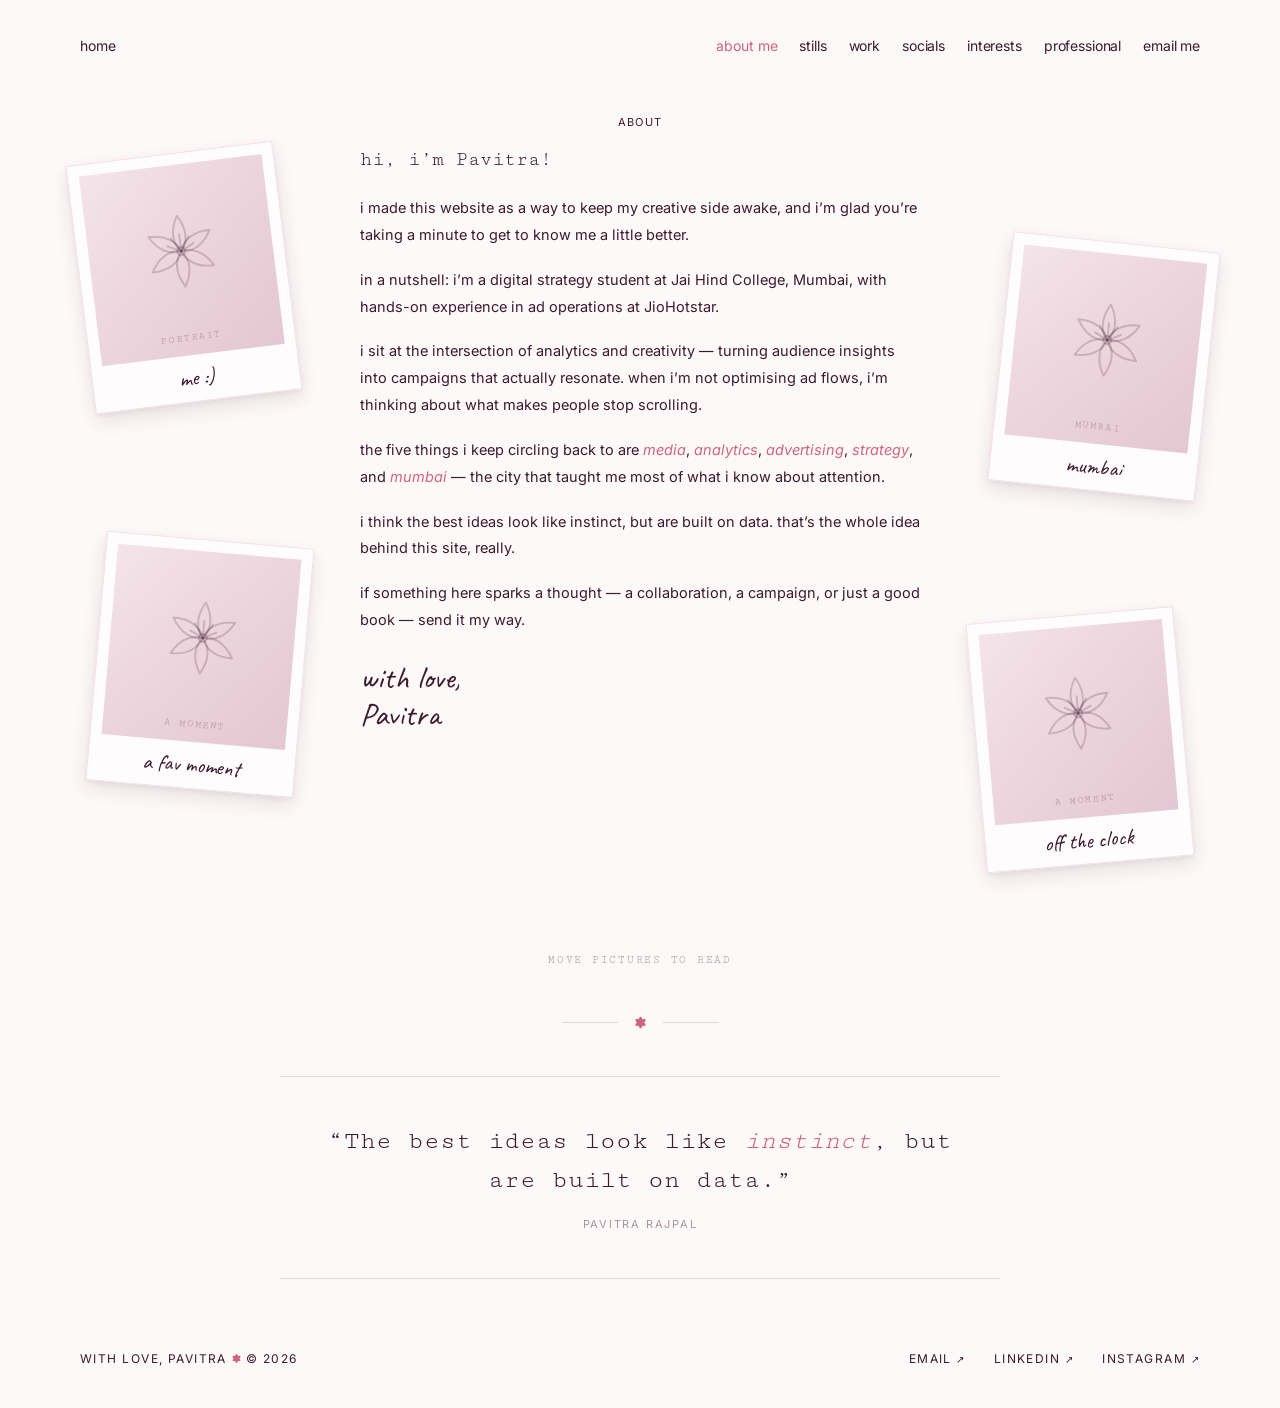
==== about.html @ c678c0ce "Pavitra Rajpal portfolio — scrapbook site with stargazer lily theme Static multi-page portfolio buil" ====
<!DOCTYPE html>
<html lang="en">
<head>
<meta charset="UTF-8" />
<meta name="viewport" content="width=device-width, initial-scale=1" />
<title>About &mdash; Pavitra Rajpal</title>
<meta name="description" content="About Pavitra Rajpal — digital strategy student and ad ops at JioHotstar." />
<link rel="icon" href="favicon.svg" type="image/svg+xml" />
<link rel="preconnect" href="https://fonts.googleapis.com" />
<link rel="preconnect" href="https://fonts.gstatic.com" crossorigin />
<link href="https://fonts.googleapis.com/css2?family=Cutive+Mono&family=Inter:wght@400;500&family=Caveat:wght@500;600&display=swap" rel="stylesheet" />
<link rel="stylesheet" href="assets/style.css" />
<script>document.documentElement.className = "js";</script>
</head>
<body>

  <nav class="nav">
    <a href="index.html">home</a>
    <div class="nav__links">
        <a href="about.html" aria-current="page">about me</a>
        <a href="stills.html">stills</a>
        <a href="work.html">work</a>
        <a href="socials.html">socials</a>
        <a href="interests.html">interests</a>
        <a href="professional.html">professional</a>
        <a data-contact="email" href="mailto:hello@pavitrarajpal.com">email me</a>
    </div>
  </nav>

<main class="page">
  <div class="section-label">About</div>

  <div class="about-wrap">
    <!-- the prose comes first in source order so that on narrow screens, where
         the photos stop being absolutely positioned, you reach the text first -->
    <div class="prose">
      <p class="lead">hi, i&rsquo;m Pavitra!</p>
      <p>i made this website as a way to keep my creative side awake, and i&rsquo;m glad you&rsquo;re taking a minute to get to know me a little better.</p>
      <p>in a nutshell: i&rsquo;m a digital strategy student at Jai Hind College, Mumbai, with hands-on experience in ad operations at JioHotstar.</p>
      <p>i sit at the intersection of analytics and creativity &mdash; turning audience insights into campaigns that actually resonate. when i&rsquo;m not optimising ad flows, i&rsquo;m thinking about what makes people stop scrolling.</p>
      <p>the five things i keep circling back to are <em>media</em>, <em>analytics</em>, <em>advertising</em>, <em>strategy</em>, and <em>mumbai</em> &mdash; the city that taught me most of what i know about attention.</p>
      <p>i think the best ideas look like instinct, but are built on data. that&rsquo;s the whole idea behind this site, really.</p>
      <p>if something here sparks a thought &mdash; a collaboration, a campaign, or just a good book &mdash; send it my way.</p>
      <p class="sign">with love,<br />Pavitra</p>
    </div>

    <div class="float" style="left:0; top:8px; --rot:-7deg; width:200px;">
      <div class="polaroid">
        <div class="slot" data-ph="portrait"><img src="photos/portrait.jpg" alt="me :)" /></div>
        <div class="polaroid__cap">me :)</div>
      </div>
    </div>
    <div class="float" style="right:0; top:96px; --rot:6deg; width:200px;">
      <div class="polaroid">
        <div class="slot" data-ph="mumbai"><img src="photos/life1.jpg" alt="mumbai" /></div>
        <div class="polaroid__cap">mumbai</div>
      </div>
    </div>
    <div class="float" style="left:16px; top:394px; --rot:5deg; width:200px;">
      <div class="polaroid">
        <div class="slot" data-ph="a moment"><img src="photos/life2.jpg" alt="a fav moment" /></div>
        <div class="polaroid__cap">a fav moment</div>
      </div>
    </div>
    <div class="float" style="right:24px; top:470px; --rot:-5deg; width:200px;">
      <div class="polaroid">
        <div class="slot" data-ph="a moment"><img src="photos/life3.jpg" alt="off the clock" /></div>
        <div class="polaroid__cap">off the clock</div>
      </div>
    </div>
  </div>

  <p class="drag-hint">move pictures to read</p>

  <div class="rule"><span class="lily-mark"></span></div>
  <section class="quote reveal">
    <p>&ldquo;The best ideas look like <em>instinct</em>, but are built on data.&rdquo;</p>
    <div class="by">Pavitra Rajpal</div>
  </section>
</main>

  <footer class="foot">
    <span>With love, Pavitra <span class="lily-mark" style="color:var(--accent)"></span> &copy; 2026</span>
    <div class="foot__links">
      <a data-contact="email" href="mailto:hello@pavitrarajpal.com">Email <span class="arw">&#8599;</span></a>
      <a data-contact="linkedin" href="https://www.linkedin.com/in/pavitra-rajpal-926125325" target="_blank" rel="noopener">LinkedIn <span class="arw">&#8599;</span></a>
      <a data-contact="instagram" href="https://instagram.com/pavitrarajpal" target="_blank" rel="noopener">Instagram <span class="arw">&#8599;</span></a>
    </div>
  </footer>

<script src="assets/site.js"></script>
</body>
</html>
---- assets/style.css ----
/* ============================================================
   PAVITRA RAJPAL — portfolio
   Scrapbook / cut-out collage, stargazer lily theme.
   Blush paper, deep plum ink, stargazer pink accent.
   ============================================================ */

:root {
  --paper:   #fdf9f8;
  --ink:     #3d1a2e;
  --ink-70:  rgba(61, 26, 46, 0.7);
  --ink-45:  rgba(61, 26, 46, 0.45);
  --accent:  #cf6382;   /* stargazer pink */
  --line:    rgba(61, 26, 46, 0.16);
  --cream:   #fdf1f4;

  --mono: "Cutive Mono", "Courier New", monospace;
  --sans: "Inter", -apple-system, BlinkMacSystemFont, "Segoe UI", sans-serif;
  --hand: "Caveat", "Segoe Script", cursive;

  --ease: cubic-bezier(0.22, 1, 0.36, 1);
  --lift: 0 18px 34px rgba(61, 26, 46, 0.16), 0 3px 8px rgba(61, 26, 46, 0.08);
  --rest: 0 8px 18px rgba(61, 26, 46, 0.11), 0 2px 4px rgba(61, 26, 46, 0.06);
}

*, *::before, *::after { box-sizing: border-box; margin: 0; padding: 0; }

html { -webkit-text-size-adjust: 100%; }

body {
  background: var(--paper);
  color: var(--ink);
  font-family: var(--sans);
  font-size: 14px;
  line-height: 1.65;
  -webkit-font-smoothing: antialiased;
  text-rendering: optimizeLegibility;
}

a { color: inherit; text-decoration: none; }
img { display: block; max-width: 100%; }
::selection { background: #f7dde5; color: var(--ink); }

/* ------------------------------------------------------------
   SHARED TYPE
------------------------------------------------------------ */
.label {
  font-size: 11px;
  letter-spacing: 0.12em;
  text-transform: uppercase;
  color: var(--ink);
}

.page-title {
  font-family: var(--mono);
  font-size: 18px;
  font-weight: 700;
  letter-spacing: -0.01em;
  text-align: center;
}

.page-sub {
  max-width: 460px;
  margin: 10px auto 0;
  text-align: center;
  font-size: 13px;
  color: var(--ink-70);
}

.hand { font-family: var(--hand); }

/* ------------------------------------------------------------
   NAVIGATION  (subpages only — the home collage has none)
------------------------------------------------------------ */
.nav {
  display: flex;
  align-items: center;
  justify-content: space-between;
  gap: 20px;
  max-width: 1200px;
  margin: 0 auto;
  padding: 34px 40px 0;
}

.nav__links { display: flex; align-items: center; gap: 22px; flex-wrap: wrap; }

.nav a {
  font-size: 14px;
  letter-spacing: -0.01em;
  color: var(--ink);
  transition: color 0.25s var(--ease);
}
.nav a:hover        { color: var(--accent); }
.nav a[aria-current] { color: var(--accent); }

.nav__toggle { display: none; }

/* ------------------------------------------------------------
   PAGE SHELL
------------------------------------------------------------ */
.page {
  max-width: 1200px;
  margin: 0 auto;
  padding: 56px 40px 40px;
  min-height: calc(100vh - 190px);
}

.section-label {
  margin: 0 0 14px;
  text-align: center;
  font-size: 11px;
  letter-spacing: 0.12em;
  text-transform: uppercase;
  color: var(--ink);
}

/* hairline — lily — hairline */
.rule {
  display: flex;
  align-items: center;
  justify-content: center;
  gap: 15px;
  width: auto;
  height: auto;
  margin: 46px auto;
  background: none;
  border: 0;
}
.rule::before, .rule::after {
  content: "";
  width: 56px;
  height: 1px;
  background: var(--line);
}
.rule .lily-mark { width: 15px; height: 15px; color: var(--accent); }

/* ------------------------------------------------------------
   FOOTER
------------------------------------------------------------ */
.foot {
  display: flex;
  align-items: center;
  justify-content: space-between;
  gap: 20px;
  flex-wrap: wrap;
  max-width: 1200px;
  margin: 0 auto;
  padding: 30px 40px 40px;
  font-size: 12px;
  letter-spacing: 0.12em;
  text-transform: uppercase;
}

.foot__links { display: flex; gap: 28px; flex-wrap: wrap; }
.foot__links a { transition: color 0.25s var(--ease); }
.foot__links a:hover { color: var(--accent); }
.foot__links .arw { font-family: Arial, Helvetica, sans-serif; font-size: 10px; }

/* ============================================================
   HOME — the collage
   ============================================================ */
.home { min-height: 100vh; display: grid; place-items: center; padding: 30px 20px; }

.stage {
  position: relative;
  width: 1040px;
  max-width: 100%;
  height: 720px;
}

/* centre block --------------------------------------------- */
.signature {
  position: absolute;
  left: 50%;
  top: 300px;
  transform: translate(-50%, -50%);
  width: min(560px, 78%);
  text-align: center;
  font-family: var(--hand);
  font-weight: 500;
  font-size: clamp(44px, 6.4vw, 82px);
  line-height: 1;
  color: var(--ink);
  z-index: 6;
  pointer-events: none;
}
.signature .lily-mark { color: var(--accent); width: 0.72em; height: 0.72em; }

.tagline {
  position: absolute;
  left: 50%;
  top: 396px;
  transform: translateX(-50%);
  width: max-content;
  max-width: 92vw;
  font-family: var(--mono);
  font-size: 19px;
  color: var(--ink);
  z-index: 6;
  pointer-events: none;
}
.caret {
  display: inline-block;
  animation: blink 1.05s steps(1) infinite;
}
@keyframes blink { 50% { opacity: 0; } }

/* scattered objects ----------------------------------------- */
.pin {
  position: absolute;
  display: block;
  cursor: pointer;
  transform: rotate(var(--rot, 0deg));
  transition: transform 0.5s var(--ease), filter 0.5s var(--ease);
  will-change: transform;
  z-index: 2;
  animation: pinIn 0.9s var(--ease) both;
  animation-delay: var(--delay, 0s);
}
@keyframes pinIn {
  from { opacity: 0; transform: rotate(var(--rot, 0deg)) translateY(22px) scale(0.94); }
}
.pin:hover, .pin:focus-visible {
  transform: rotate(calc(var(--rot, 0deg) * 0.25)) translateY(-8px) scale(1.045);
  z-index: 9;
  outline: none;
}
.pin.is-dragging { transition: none; z-index: 20; cursor: grabbing; }

/* the little handwritten tag under each object */
.pin__tag {
  position: absolute;
  left: 50%;
  bottom: -30px;
  transform: translateX(-50%);
  font-family: var(--hand);
  font-size: 23px;
  white-space: nowrap;
  color: var(--ink);
  opacity: 0;
  transition: opacity 0.35s var(--ease);
}
.pin:hover .pin__tag, .pin:focus-visible .pin__tag { opacity: 1; }

/* ============================================================
   THE LILY
   One silhouette, used as a mask so it always takes currentColor,
   and one faint outline used as the empty-photo watermark.
   ============================================================ */
:root {
  /* rounder, wider petals than the big illustrations — a pointed stargazer
     silhouette reads as a star, not a flower, at 12px */
  --lily-solid: url("data:image/svg+xml,%3Csvg xmlns='http://www.w3.org/2000/svg' viewBox='-50 -50 100 100'%3E%3Cg%3E%3Cpath d='M0 4C16-8 18-26 0-40C-18-26-16-8 0 4Z'/%3E%3Cpath d='M0 4C16-8 18-26 0-40C-18-26-16-8 0 4Z' transform='rotate(60)'/%3E%3Cpath d='M0 4C16-8 18-26 0-40C-18-26-16-8 0 4Z' transform='rotate(120)'/%3E%3Cpath d='M0 4C16-8 18-26 0-40C-18-26-16-8 0 4Z' transform='rotate(180)'/%3E%3Cpath d='M0 4C16-8 18-26 0-40C-18-26-16-8 0 4Z' transform='rotate(240)'/%3E%3Cpath d='M0 4C16-8 18-26 0-40C-18-26-16-8 0 4Z' transform='rotate(300)'/%3E%3C/g%3E%3C/svg%3E");

  --lily-outline: url("data:image/svg+xml,%3Csvg xmlns='http://www.w3.org/2000/svg' viewBox='-50 -50 100 100' fill='none' stroke='%233d1a2e' stroke-opacity='0.20' stroke-width='2.4' stroke-linejoin='round' stroke-linecap='round'%3E%3Cpath d='M0 0C9-10 11-26 0-44C-11-26-9-10 0 0Z'/%3E%3Cpath d='M0 0C9-10 11-26 0-44C-11-26-9-10 0 0Z' transform='rotate(60)'/%3E%3Cpath d='M0 0C9-10 11-26 0-44C-11-26-9-10 0 0Z' transform='rotate(120)'/%3E%3Cpath d='M0 0C9-10 11-26 0-44C-11-26-9-10 0 0Z' transform='rotate(180)'/%3E%3Cpath d='M0 0C9-10 11-26 0-44C-11-26-9-10 0 0Z' transform='rotate(240)'/%3E%3Cpath d='M0 0C9-10 11-26 0-44C-11-26-9-10 0 0Z' transform='rotate(300)'/%3E%3Cpath d='M0 0L-11-17M0 0L11-17M0 0L0-21M0 0L-16-8M0 0L16-8'/%3E%3Ccircle r='5'/%3E%3C/svg%3E");
}

.lily-mark {
  display: inline-block;
  width: 0.86em;
  height: 0.86em;
  vertical-align: -0.1em;
}
/* the fill is applied only where masking works — otherwise the mark would
   paint as a solid coloured square rather than a flower */
@supports ((-webkit-mask-image: url("")) or (mask-image: url(""))) {
  .lily-mark {
    background: currentColor;
    -webkit-mask: var(--lily-solid) center / contain no-repeat;
            mask: var(--lily-solid) center / contain no-repeat;
  }
}

/* ============================================================
   FALLING PETALS
   Ambient only. Built by site.js into any .petals container, so a
   page opts in by adding one empty div. Sits behind the collage
   objects and never takes pointer events.
   ============================================================ */
:root {
  --petal: url("data:image/svg+xml,%3Csvg xmlns='http://www.w3.org/2000/svg' viewBox='-20 -42 40 48'%3E%3Cpath d='M0 4C16-8 18-26 0-40C-18-26-16-8 0 4Z'/%3E%3C/svg%3E");
}

.petals {
  position: fixed;
  inset: 0;
  z-index: 0;            /* .pin is z-index 2, so petals drift behind */
  overflow: hidden;
  pointer-events: none;
}

.petal {
  position: absolute;
  top: 0;
  left: var(--x);
  width: var(--size);
  height: calc(var(--size) * 1.2);
  /* the outer element only falls … */
  animation: petalFall var(--dur) linear var(--delay) infinite;
  will-change: transform;
}
.petal i {
  display: block;
  width: 100%;
  height: 100%;
  opacity: var(--op);
  background: linear-gradient(150deg, #f7d2dd, #dd88a8);
  -webkit-mask: var(--petal) center / contain no-repeat;
          mask: var(--petal) center / contain no-repeat;
  /* … and the inner one sways and turns, so the two never fight
     over a single transform property */
  animation: petalSway var(--sway-dur) ease-in-out var(--delay) infinite;
}

@keyframes petalFall {
  from { transform: translateY(-14vh); }
  to   { transform: translateY(114vh); }
}
@keyframes petalSway {
  0%   { transform: translateX(0)             rotate(0deg); }
  50%  { transform: translateX(var(--sway))   rotate(180deg); }
  100% { transform: translateX(0)             rotate(360deg); }
}

/* ============================================================
   CUT-OUT OBJECTS  (pure CSS props — each can hold a photo)
   ============================================================ */

/* every object is a positioned block so its ::before/::after and tag anchor to it */
.film, .note-obj, .notebook, .polaroid, .pressed,
.phone, .papers, .papers .sheet, .sticky, .stamp {
  position: relative;
  display: block;
  isolation: isolate;
}

/* the objects are built from <span>s inside an <a>, so blockify the parts
   that carry box geometry (width / aspect-ratio / padding / alignment) */
.slot, .ruled, .stamp__val,
.sticky .hand, .sticky .sub, .phone__screen .glyph, .phone__screen .cap,
.card__no, .card__title, .card__desc, .polaroid__cap { display: block; }

/* photo slot: shows a paper placeholder until a real image loads */
.slot {
  position: relative;
  overflow: hidden;
  background:
    var(--lily-outline) center 42% / 44% no-repeat,
    linear-gradient(135deg, #f4e4ea 0%, #ecd3dc 52%, #e3c7d2 100%);
}
.slot::after {
  content: attr(data-ph);
  position: absolute;
  inset: 0;
  display: grid;
  place-items: end center;      /* sits under the lily watermark */
  padding-bottom: 9px;
  font-family: var(--mono);
  font-size: 10px;
  letter-spacing: 0.16em;
  text-transform: uppercase;
  color: rgba(61, 26, 46, 0.34);
}
.slot img {
  position: relative;
  z-index: 1;
  width: 100%;
  height: 100%;
  object-fit: cover;
}

/* ---- 1. 35mm film strip ------------------------------------ */
.film {
  width: 112px;
  padding: 13px 13px;
  background: #262220;
  border-radius: 3px;
  box-shadow: var(--rest);
  display: grid;
  gap: 8px;
}
.film::before, .film::after {
  content: "";
  position: absolute;
  top: 8px;
  bottom: 8px;
  width: 9px;
  background-image: repeating-linear-gradient(
    to bottom,
    #e9e4dc 0 7px,
    transparent 7px 15px
  );
  border-radius: 1px;
}
.film::before { left: 2px; }
.film::after  { right: 2px; }
.film .slot { aspect-ratio: 1 / 1.16; filter: grayscale(1) contrast(1.05); }

/* ---- 2. notebook + pen ------------------------------------- */
.note-obj { width: 252px; }
.notebook {
  position: relative;
  aspect-ratio: 1.28 / 1;
  background: linear-gradient(90deg, #f6f1df 0%, #fbf8ee 48%, #f4efdd 100%);
  border: 1px solid #d9d0b6;
  border-radius: 4px 9px 9px 4px;
  box-shadow: var(--rest);
}
.notebook::before { /* spine */
  content: "";
  position: absolute;
  left: 50%;
  top: 4px;
  bottom: 4px;
  width: 3px;
  transform: translateX(-50%);
  background: linear-gradient(90deg, rgba(61,26,46,0.02), rgba(61,26,46,0.16), rgba(61,26,46,0.02));
}
.notebook::after { /* ribbon */
  content: "";
  position: absolute;
  left: 44%;
  bottom: -16px;
  width: 13px;
  height: 20px;
  background: #3a3330;
  clip-path: polygon(0 0, 100% 0, 100% 100%, 50% 74%, 0 100%);
}
.pen {
  position: absolute;
  right: 4px;
  top: 12%;
  width: 12px;
  height: 78%;
  transform: rotate(19deg);
  border-radius: 6px;
  background: linear-gradient(90deg, #cfcdca, #f4f3f1 40%, #b9b6b2);
  box-shadow: 0 3px 7px rgba(61,26,46,0.18);
}
.pen::before { /* cap */
  content: "";
  position: absolute;
  inset: 0 0 62% 0;
  border-radius: 6px 6px 2px 2px;
  background: linear-gradient(90deg, #33302e, #6c6764 45%, #2b2827);
}
.pen::after { /* label */
  content: "";
  position: absolute;
  left: 0; right: 0;
  top: 62%;
  height: 15%;
  background: #efe4b8;
}

/* ---- 3. polaroid ------------------------------------------- */
.polaroid {
  width: 208px;
  padding: 11px 11px 46px;
  background: #fffcfd;
  border: 1px solid #f2e0e6;
  box-shadow: var(--rest);
}
.polaroid .slot { aspect-ratio: 1 / 1.04; }
.polaroid__cap {
  position: absolute;
  left: 0; right: 0;
  bottom: 12px;
  text-align: center;
  font-family: var(--hand);
  font-size: 22px;
  line-height: 1;
  color: var(--ink);
}

/* ---- 5. phone ----------------------------------------------- */
.phone {
  width: 120px;
  padding: 9px;
  background: #262220;
  border-radius: 20px;
  box-shadow: var(--rest);
}
.phone__screen {
  aspect-ratio: 1 / 1.85;
  border-radius: 13px;
  background: linear-gradient(160deg, #fffbfc, #f3dfe6);
  display: grid;
  place-content: center;
  gap: 7px;
  text-align: center;
  padding: 10px;
}
.phone__screen .glyph { font-size: 22px; line-height: 1; }
.phone__screen .cap {
  font-family: var(--mono);
  font-size: 10px;
  letter-spacing: 0.14em;
  text-transform: uppercase;
  color: var(--ink-70);
}
.phone::before { /* notch */
  content: "";
  display: block;
  width: 40px;
  height: 4px;
  margin: 1px auto 6px;
  border-radius: 3px;
  background: #4a4340;
}

/* ---- 6. paper stack + clip ---------------------------------- */
.papers { position: relative; width: 186px; }
.papers .sheet {
  position: relative;
  aspect-ratio: 1 / 1.31;
  background: #fffcfd;
  border: 1px solid #f0dde4;
  border-radius: 2px;
  box-shadow: var(--rest);
  padding: 26px 20px;
}
.papers::before { /* the sheet peeking out behind */
  content: "";
  position: absolute;
  inset: 8px -9px -9px 9px;
  background: #fdf6f8;
  border: 1px solid #f2e0e6;
  border-radius: 2px;
  box-shadow: var(--rest);
}
.papers .ruled {
  height: 100%;
  background-image: repeating-linear-gradient(
    to bottom,
    rgba(61,26,46,0.13) 0 1px,
    transparent 1px 15px
  );
}
.papers .ruled::before { /* heading bar */
  content: "";
  display: block;
  width: 58%;
  height: 7px;
  margin-bottom: 18px;
  background: var(--accent);
  opacity: 0.5;
}
.clip {
  position: absolute;
  z-index: 3;
  top: -18px;
  right: 30px;
  width: 22px;
  height: 54px;
  border: 2.5px solid #b0ada8;
  border-bottom-color: transparent;   /* outer loop is open at the bottom */
  border-radius: 11px;
  transform: rotate(8deg);
}
.clip::before {
  content: "";
  position: absolute;
  left: 5px;
  top: 11px;
  right: 5px;
  bottom: 7px;
  border: 2.5px solid #c6c3be;
  border-top-color: transparent;      /* inner loop is open at the top */
  border-radius: 8px;
}

/* ---- 7. sticky note ----------------------------------------- */
.sticky {
  width: 156px;
  aspect-ratio: 1 / 0.94;
  padding: 18px 14px;
  display: grid;
  place-content: center;
  text-align: center;
  background: linear-gradient(170deg, #fdf3c8, #f7e7a4);
  box-shadow: var(--rest);
  clip-path: polygon(0 0, 100% 0, 100% 86%, 86% 100%, 0 100%);
}
.sticky .hand { font-size: 27px; line-height: 1.1; }
.sticky .sub {
  font-family: var(--mono);
  font-size: 10px;
  letter-spacing: 0.15em;
  text-transform: uppercase;
  color: rgba(61, 26, 46, 0.55);
  margin-top: 4px;
}

/* ---- 8. stamp ----------------------------------------------- */
.stamp {
  width: 122px;
  padding: 8px;
  background: #fffcfd;
  box-shadow: var(--rest);
  border: 1px dashed rgba(61, 26, 46, 0.22);
  outline: 4px solid #fffcfd;
}
.stamp .slot { aspect-ratio: 1 / 1.18; }
.stamp__val {
  font-family: var(--mono);
  font-size: 9px;
  letter-spacing: 0.18em;
  text-transform: uppercase;
  text-align: center;
  padding-top: 6px;
  color: var(--ink-70);
}

/* ---- 9. pressed lily, taped down ---------------------------- */
.pressed {
  position: relative;
  display: block;
  isolation: isolate;
  width: 196px;
  padding: 22px 16px 14px;
  background: linear-gradient(168deg, #fffcfd, #fbf1f4);
  border: 1px solid #f0dde4;
  box-shadow: var(--rest);
}
.pressed__lily { display: block; }
.pressed__lily svg { width: 100%; height: auto; display: block; }

.pressed__label {
  display: block;
  margin-top: 10px;
  padding-top: 9px;
  border-top: 1px solid rgba(61, 26, 46, 0.12);
  font-family: var(--mono);
  font-size: 10px;
  line-height: 1.5;
  letter-spacing: 0.05em;
  text-align: center;
  color: var(--ink-70);
}
.pressed__label em {
  display: block;
  font-style: normal;
  font-size: 9px;
  letter-spacing: 0.16em;
  text-transform: uppercase;
  color: var(--ink-45);
}

/* two strips of washi tape holding it to the page */
.pressed__tape {
  position: absolute;
  z-index: 2;
  width: 62px;
  height: 20px;
  background:
    repeating-linear-gradient(135deg,
      rgba(255, 255, 255, 0.34) 0 5px, rgba(255, 255, 255, 0) 5px 10px),
    rgba(224, 150, 172, 0.42);
  border-left: 1px solid rgba(255, 255, 255, 0.4);
  border-right: 1px solid rgba(255, 255, 255, 0.4);
  box-shadow: 0 1px 3px rgba(61, 26, 46, 0.1);
}
/* both strips lie on the same diagonal, clipping opposite corners */
.pressed__tape--a { top: -9px;    left: -17px;  transform: rotate(-38deg); }
.pressed__tape--b { bottom: -9px; right: -17px; transform: rotate(-38deg); }

/* ============================================================
   HERBARIUM SPECIMEN CARDS  (interests page)
   ============================================================ */
.spec {
  position: relative;
  width: 100%;
  max-width: 260px;
  padding: 28px 18px 22px;
  text-align: center;
  background: linear-gradient(170deg, #fffcfd, #fdf4f6);
  border: 1px solid #f0dde4;
  box-shadow: var(--rest);
  transform: rotate(var(--rot, 0deg));
  transition: transform 0.45s var(--ease), box-shadow 0.45s var(--ease);
}
.spec:hover { transform: rotate(0deg) translateY(-6px); box-shadow: var(--lift); }

/* the punched hole and its thread */
.spec__hole {
  position: absolute;
  top: 11px;
  left: 50%;
  width: 9px;
  height: 9px;
  margin-left: -4.5px;
  border-radius: 50%;
  background: var(--paper);
  box-shadow: inset 0 0 0 1px rgba(61, 26, 46, 0.22);
}

.spec__lily { display: block; width: 62px; margin: 6px auto 12px; }
.spec__lily svg { width: 100%; height: auto; display: block; }

.spec__no {
  font-family: var(--mono);
  font-size: 9px;
  letter-spacing: 0.24em;
  text-transform: uppercase;
  color: var(--accent);
}
.spec__name {
  font-family: var(--mono);
  font-size: 20px;
  font-weight: 400;
  margin-top: 3px;
}
.spec__latin {
  font-family: var(--mono);
  font-size: 11px;
  font-style: italic;
  color: var(--ink-45);
  margin-top: 1px;
}
.spec__note {
  font-size: 13px;
  color: var(--ink-70);
  margin-top: 9px;
}

/* ============================================================
   CARD GRIDS (work / interests / stills)
   ============================================================ */
/* flex, not grid, so a short final row stays centred */
.scatter {
  display: flex;
  flex-wrap: wrap;
  justify-content: center;
  align-items: flex-start;
  gap: 54px 46px;
  max-width: 1060px;
  margin: 0 auto;
}
.scatter > * { flex: 0 0 300px; }
.scatter > :nth-child(3n+2) { margin-top: 26px; }
.scatter > :nth-child(3n+3) { margin-top: 12px; }

/* specimen tags are a touch narrower than the picture cards */
.scatter--spec > * { flex: 0 0 260px; }

/* two-up variant (the four work cards read better as a 2 x 2) */
.scatter--two { max-width: 700px; }
.scatter--two > :nth-child(3n+2),
.scatter--two > :nth-child(3n+3) { margin-top: 0; }
.scatter--two > :nth-child(even) { margin-top: 28px; }

.card {
  width: 100%;
  max-width: 300px;
  text-align: center;
  transform: rotate(var(--rot, 0deg));
  transition: transform 0.45s var(--ease);
}
.card:hover { transform: rotate(0deg) translateY(-6px); }

.card__frame {
  padding: 11px 11px 14px;
  background: #fffcfd;
  border: 1px solid #f2e0e6;
  box-shadow: var(--rest);
  transition: box-shadow 0.45s var(--ease);
}
.card:hover .card__frame { box-shadow: var(--lift); }
.card__frame .slot { aspect-ratio: 1 / 0.78; }

.card__no {
  font-family: var(--mono);
  font-size: 10px;
  letter-spacing: 0.24em;
  color: var(--accent);
  margin-top: 16px;
}
.card__title {
  font-family: var(--mono);
  font-size: 20px;
  line-height: 1.25;
  margin-top: 4px;
}
.card__desc {
  font-size: 13px;
  color: var(--ink-70);
  margin: 6px auto 0;
  max-width: 300px;
}

/* stills grid */
.stills {
  columns: 3;
  column-gap: 34px;
  max-width: 1000px;
  margin: 0 auto;
}
.stills .shot {
  position: relative;
  break-inside: avoid;
  margin-bottom: 34px;
  padding: 10px 10px 40px;
  background: #fffcfd;
  border: 1px solid #f2e0e6;
  box-shadow: var(--rest);
  transform: rotate(var(--rot, 0deg));
  transition: transform 0.45s var(--ease), box-shadow 0.45s var(--ease);
}
.stills .shot:hover { transform: rotate(0deg) scale(1.02); box-shadow: var(--lift); }
.stills .shot .slot { aspect-ratio: var(--ar, 1 / 1.2); }
.stills .shot .cap {
  position: absolute;
  left: 0; right: 0;
  bottom: 11px;
  text-align: center;
  font-family: var(--hand);
  font-size: 21px;
}

/* ============================================================
   ABOUT — draggable photo notes over a column of text
   ============================================================ */
.about-wrap { position: relative; max-width: 1160px; margin: 0 auto; min-height: 760px; }

.prose {
  max-width: 560px;
  margin: 0 auto;
  font-size: 14.5px;
  line-height: 1.85;
  color: var(--ink);
}
.prose p { margin-bottom: 18px; }
.prose .lead {
  font-family: var(--mono);
  font-size: 20px;
  line-height: 1.4;
  margin-bottom: 22px;
}
.prose em { color: var(--accent); font-style: italic; }
.prose .sign {
  font-family: var(--hand);
  font-size: 32px;
  line-height: 1.15;
  margin-top: 26px;
}

.drag-hint {
  text-align: center;
  margin-top: 46px;
  font-family: var(--mono);
  font-size: 11px;
  letter-spacing: 0.16em;
  text-transform: uppercase;
  color: var(--ink-45);
}

.float {
  position: absolute;
  z-index: 4;
  cursor: grab;
  transform: rotate(var(--rot, 0deg));
  transition: transform 0.45s var(--ease), box-shadow 0.45s var(--ease);
  touch-action: none;
}
.float:hover { transform: rotate(calc(var(--rot, 0deg) * 0.3)) scale(1.03); }
.float.is-dragging { transition: none; cursor: grabbing; z-index: 20; }

/* ============================================================
   QUOTE BANNER
   ============================================================ */
.quote {
  max-width: 720px;
  margin: 0 auto;
  padding: 44px 24px;
  text-align: center;
  border-top: 1px solid var(--line);
  border-bottom: 1px solid var(--line);
}
.quote p {
  font-family: var(--mono);
  font-size: clamp(19px, 2.6vw, 26px);
  line-height: 1.5;
}
.quote em { color: var(--accent); font-style: italic; }
.quote .by {
  margin-top: 16px;
  font-size: 11px;
  letter-spacing: 0.16em;
  text-transform: uppercase;
  color: var(--ink-45);
}

/* ============================================================
   PROFESSIONAL / RESUME
   ============================================================ */
.res { max-width: 620px; margin: 0 auto; }
.res__lead {
  font-family: var(--mono);
  font-size: 21px;
  line-height: 1.45;
  text-align: center;
}
.res__intro {
  margin: 14px auto 0;
  text-align: center;
  font-size: 14px;
  color: var(--ink-70);
}
.res__block { margin-top: 40px; }
.res__h {
  font-family: var(--mono);
  font-size: 16px;
  margin-bottom: 8px;
}
.res__block p { font-size: 14px; color: var(--ink-70); margin-bottom: 12px; }
.res__block a { color: var(--accent); border-bottom: 1px solid rgba(207,99,130,0.4); }

.pdf-link {
  display: inline-flex;
  align-items: center;
  gap: 7px;
  margin: 0 auto;
  padding: 9px 18px;
  border: 1px solid var(--line);
  border-radius: 999px;
  font-family: var(--mono);
  font-size: 12px;
  transition: border-color 0.3s var(--ease), color 0.3s var(--ease);
}
.pdf-link:hover { border-color: var(--accent); color: var(--accent); }
.center { display: flex; justify-content: center; }

/* ============================================================
   SOCIALS
   ============================================================ */
.social-list {
  display: flex;
  justify-content: center;
  gap: 14px;
  flex-wrap: wrap;
  margin-top: 34px;
}
.social-list a {
  padding: 11px 24px;
  border: 1px solid var(--line);
  border-radius: 999px;
  font-family: var(--mono);
  font-size: 13px;
  transition: background 0.3s var(--ease), color 0.3s var(--ease), border-color 0.3s var(--ease);
}
.social-list a:hover { background: var(--ink); color: #fff; border-color: var(--ink); }

.scroll-cue {
  text-align: center;
  margin-top: 64px;
  font-family: var(--mono);
  font-size: 12px;
  color: var(--ink-45);
}

.board {
  position: relative;
  height: 520px;
  max-width: 1060px;
  margin: 22px auto 0;
  border: 1px dashed var(--line);
  border-radius: 8px;
  overflow: hidden;
  background:
    radial-gradient(circle at 22% 28%, rgba(207,99,130,0.05), transparent 55%),
    radial-gradient(circle at 78% 72%, rgba(61,26,46,0.04), transparent 55%);
}

/* ============================================================
   CONTACT FORM
   ============================================================ */
.form { max-width: 460px; margin: 30px auto 0; display: grid; gap: 22px; }
.form input, .form textarea {
  width: 100%;
  border: 0;
  border-bottom: 1px solid var(--line);
  background: transparent;
  padding: 9px 2px;
  font-family: var(--sans);
  font-size: 15px;
  color: var(--ink);
  transition: border-color 0.3s var(--ease);
}
.form input:focus, .form textarea:focus { outline: none; border-bottom-color: var(--accent); }
.form textarea { resize: vertical; min-height: 96px; }
.form label {
  display: block;
  font-family: var(--mono);
  font-size: 10px;
  letter-spacing: 0.18em;
  text-transform: uppercase;
  color: var(--ink-45);
}
.form button {
  justify-self: start;
  padding: 12px 28px;
  border: 1px solid var(--ink);
  border-radius: 999px;
  background: transparent;
  font-family: var(--mono);
  font-size: 12px;
  letter-spacing: 0.1em;
  color: var(--ink);
  cursor: pointer;
  transition: background 0.3s var(--ease), color 0.3s var(--ease);
}
.form button:hover { background: var(--ink); color: #fff; }

/* ============================================================
   REVEAL ON SCROLL
   ============================================================ */
/* only hide when scripting is on (the <head> sets .js) — otherwise the
   content would be permanently invisible if JS is off or errors out */
.js .reveal {
  opacity: 0;
  transform: translateY(22px);
  transition: opacity 0.75s var(--ease), transform 0.75s var(--ease);
}
.js .reveal.in { opacity: 1; transform: none; }

@media (prefers-reduced-motion: reduce) {
  *, *::before, *::after {
    animation-duration: 0.001ms !important;
    transition-duration: 0.001ms !important;
  }
  .js .reveal { opacity: 1; transform: none; }
  .petals { display: none; }   /* purely decorative — drop it entirely */
}

/* ============================================================
   RESPONSIVE
   ============================================================ */
/* Below the width the absolute collage needs, it becomes a scrapbook column.
   (A transform: scale() would not work here — it shrinks the paint, not the
   layout box, so the 1040px stage would still push the page sideways.) */
@media (max-width: 1080px) {
  .home { display: block; padding: 48px 24px 64px; }
  .stage {
    position: static;
    width: 100%;
    max-width: 100%;
    height: auto;
    transform: none;
    display: grid;
    /* minmax(0,…) so a fixed-width object can never widen the page */
    grid-template-columns: repeat(3, minmax(0, 1fr));
    justify-items: center;
    align-items: start;
    gap: 64px 20px;
  }
  .signature, .tagline {
    position: static;
    transform: none;
    grid-column: 1 / -1;
    width: 100%;
    max-width: 100%;
    text-align: center;
  }
  .signature { font-size: clamp(38px, 7vw, 66px); margin-bottom: 4px; }
  .tagline { font-size: 17px; margin-bottom: 18px; white-space: normal; }
  .pin {
    position: static !important;
    /* ease off the tilt: the label is always shown here, and a steep angle
       swings it out from under its object */
    transform: rotate(calc(var(--rot, 0deg) * 0.4));
    max-width: 100%;
  }
  .pin:hover, .pin:focus-visible {
    transform: rotate(calc(var(--rot, 0deg) * 0.4)) scale(1.03);
  }
  .pin__tag {
    opacity: 1;
    top: 100%;
    bottom: auto;
    margin-top: 12px;
    font-size: 20px;
    /* counter-rotate so the label sits level under the tilted object */
    transform: translateX(-50%) rotate(calc(var(--rot, 0deg) * -0.4));
  }
}

@media (max-width: 860px) {
  .stage { grid-template-columns: repeat(2, minmax(0, 1fr)); gap: 58px 18px; }
  .scatter { gap: 44px 28px; }
  .scatter > * { flex: 0 0 260px; margin-top: 0 !important; }
  .stills { columns: 2; }
  .nav { padding: 24px 22px 0; }
  .nav__links { gap: 16px; }
  .nav a { font-size: 13px; }
  .page { padding: 44px 22px 30px; }
  .foot { padding: 26px 22px 34px; }
  /* photos stop floating and become a 2-up grid under the text */
  .about-wrap {
    min-height: 0;
    display: grid;
    grid-template-columns: repeat(2, minmax(0, 1fr));
    gap: 30px 18px;
    align-items: start;
  }
  .prose { grid-column: 1 / -1; }
  .float {
    position: static !important;
    left: auto !important; top: auto !important; right: auto !important;
    width: 100% !important;   /* inline width:200px would not fill the column */
    max-width: 220px;
    margin: 0;
    justify-self: center;
  }
  .float .polaroid { width: 100%; }
}

@media (max-width: 720px) {
  .home { padding: 40px 18px 56px; }
  .stage { gap: 52px 14px; }
  .signature { font-size: clamp(32px, 11vw, 46px); }
  .tagline { font-size: 15px; margin-bottom: 12px; }
  .pin__tag { bottom: -24px; font-size: 19px; }

  /* shrink the objects themselves — transforms don't change layout size */
  .film     { width: 84px; }
  .note-obj { width: 148px; }
  .polaroid { width: 138px; }
  .phone    { width: 92px; }
  .papers   { width: 124px; }
  .sticky   { width: 118px; }
  .stamp    { width: 96px; }
  .pressed  { width: 152px; padding: 18px 12px 11px; }
  .polaroid__cap { font-size: 17px; }

  .stills { columns: 1; }
  .scatter > * { flex: 1 1 100%; max-width: 320px; }
  .foot { flex-direction: column; align-items: center; text-align: center; gap: 14px; }
  .form input, .form textarea { font-size: 16px; }  /* stop iOS zoom */
  .board { height: 620px; }
}

@media (max-width: 560px) {
  .nav { flex-direction: column; align-items: flex-start; gap: 10px; }
  .nav__links { gap: 14px; }

  /* a rotated box is wider than its element, which overflows a narrow
     column — so trim the widest objects (tilt is already eased above) */
  .film     { width: 72px; }
  .note-obj { width: 130px; }
  .pressed  { width: 138px; }
  .polaroid { width: 128px; }
  .sticky   { width: 108px; }
  .papers   { width: 112px; }
  .pin__tag { font-size: 17px; bottom: -22px; }
}
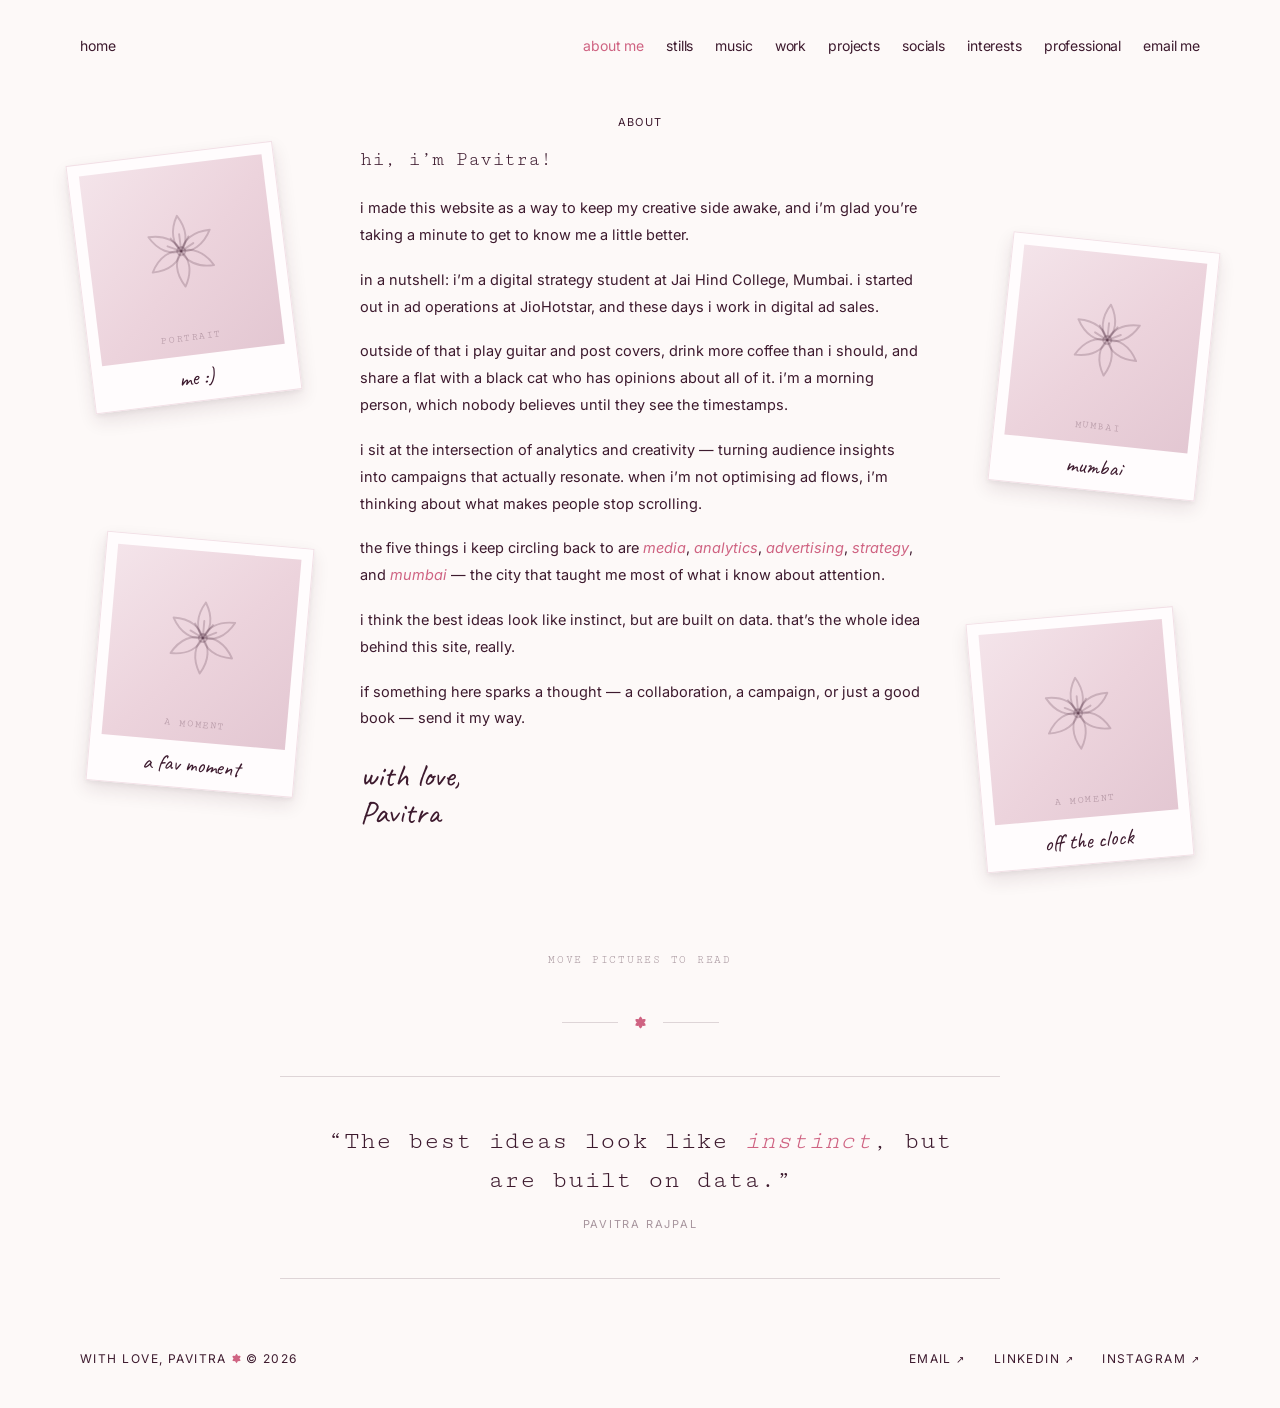
==== commit 68f9b08b: "Add music and projects pages, cats/coffee/guitar details, fix role wording Corrects the job title th" ====
--- a/about.html
+++ b/about.html
@@ -4,7 +4,7 @@
 <meta charset="UTF-8" />
 <meta name="viewport" content="width=device-width, initial-scale=1" />
 <title>About &mdash; Pavitra Rajpal</title>
-<meta name="description" content="About Pavitra Rajpal — digital strategy student and ad ops at JioHotstar." />
+<meta name="description" content="About Pavitra Rajpal — digital strategy student, digital ad sales, musician." />
 <link rel="icon" href="favicon.svg" type="image/svg+xml" />
 <link rel="preconnect" href="https://fonts.googleapis.com" />
 <link rel="preconnect" href="https://fonts.gstatic.com" crossorigin />
@@ -19,7 +19,9 @@
     <div class="nav__links">
         <a href="about.html" aria-current="page">about me</a>
         <a href="stills.html">stills</a>
+        <a href="music.html">music</a>
         <a href="work.html">work</a>
+        <a href="projects.html">projects</a>
         <a href="socials.html">socials</a>
         <a href="interests.html">interests</a>
         <a href="professional.html">professional</a>
@@ -36,7 +38,8 @@
     <div class="prose">
       <p class="lead">hi, i&rsquo;m Pavitra!</p>
       <p>i made this website as a way to keep my creative side awake, and i&rsquo;m glad you&rsquo;re taking a minute to get to know me a little better.</p>
-      <p>in a nutshell: i&rsquo;m a digital strategy student at Jai Hind College, Mumbai, with hands-on experience in ad operations at JioHotstar.</p>
+      <p>in a nutshell: i&rsquo;m a digital strategy student at Jai Hind College, Mumbai. i started out in ad operations at JioHotstar, and these days i work in digital ad sales.</p>
+      <p>outside of that i play guitar and post covers, drink more coffee than i should, and share a flat with a black cat who has opinions about all of it. i&rsquo;m a morning person, which nobody believes until they see the timestamps.</p>
       <p>i sit at the intersection of analytics and creativity &mdash; turning audience insights into campaigns that actually resonate. when i&rsquo;m not optimising ad flows, i&rsquo;m thinking about what makes people stop scrolling.</p>
       <p>the five things i keep circling back to are <em>media</em>, <em>analytics</em>, <em>advertising</em>, <em>strategy</em>, and <em>mumbai</em> &mdash; the city that taught me most of what i know about attention.</p>
       <p>i think the best ideas look like instinct, but are built on data. that&rsquo;s the whole idea behind this site, really.</p>
--- a/assets/style.css
+++ b/assets/style.css
@@ -326,8 +326,8 @@
    ============================================================ */
 
 /* every object is a positioned block so its ::before/::after and tag anchor to it */
-.film, .note-obj, .notebook, .polaroid, .pressed,
-.phone, .papers, .papers .sheet, .sticky, .stamp {
+.film, .note-obj, .notebook, .polaroid, .pressed, .record, .record__sleeve,
+.mug, .mug__cup, .pick, .phone, .papers, .papers .sheet, .sticky, .stamp {
   position: relative;
   display: block;
   isolation: isolate;
@@ -663,6 +663,211 @@
 /* both strips lie on the same diagonal, clipping opposite corners */
 .pressed__tape--a { top: -9px;    left: -17px;  transform: rotate(-38deg); }
 .pressed__tape--b { bottom: -9px; right: -17px; transform: rotate(-38deg); }
+
+/* ---- 10. record sleeve, vinyl peeking out ------------------- */
+.record { width: 152px; }
+.record__disc {
+  position: absolute;
+  z-index: 0;
+  right: -30px;
+  top: 14px;
+  width: 128px;
+  aspect-ratio: 1;
+  border-radius: 50%;
+  background:
+    radial-gradient(circle, #cf6382 0 13%, transparent 13.5%),
+    repeating-radial-gradient(circle, #241f27 0 2px, #302a33 2px 4px);
+  box-shadow: var(--rest);
+}
+.record__sleeve {
+  position: relative;
+  z-index: 1;
+  display: grid;
+  place-items: center;
+  aspect-ratio: 1;
+  background: linear-gradient(152deg, #fffcfd, #f7e6ec);
+  border: 1px solid #f0dde4;
+  box-shadow: var(--rest);
+}
+/* the play triangle from the album-sleeve reference */
+.record__play, .sleeve__play {
+  width: 0;
+  height: 0;
+  margin-left: 5px;
+  border-left: 21px solid var(--ink);
+  border-top: 13px solid transparent;
+  border-bottom: 13px solid transparent;
+  transition: border-left-color 0.3s var(--ease);
+}
+
+/* ---- 11. coffee mug ----------------------------------------- */
+.mug { width: 108px; padding-right: 20px; }
+.mug__cup {
+  position: relative;
+  height: 78px;
+  background: linear-gradient(180deg, #fffcfd, #f6e6eb);
+  border: 2.5px solid var(--ink);
+  border-radius: 5px 5px 30px 30px;
+}
+.mug__cup::before {                 /* the coffee */
+  content: "";
+  position: absolute;
+  left: 7px; right: 7px; top: 6px;
+  height: 10px;
+  border-radius: 50%;
+  background: #a9704f;
+}
+.mug__handle {
+  position: absolute;
+  right: -19px;
+  top: 20px;
+  width: 24px;
+  height: 30px;
+  border: 3px solid var(--ink);
+  border-left: 0;
+  border-radius: 0 15px 15px 0;
+}
+.mug__steam {
+  position: absolute;
+  left: 0; right: 20px;
+  top: -26px;
+  height: 24px;
+  background:
+    radial-gradient(circle at 38% 100%, transparent 60%, transparent 60%);
+}
+.mug__steam::before, .mug__steam::after {
+  content: "";
+  position: absolute;
+  bottom: 0;
+  width: 12px;
+  height: 22px;
+  border: 2.5px solid rgba(207, 99, 130, 0.55);
+  border-bottom: 0;
+  border-right: 0;
+  border-radius: 8px 0 0 0;
+}
+.mug__steam::before { left: 28%; transform: rotate(14deg); }
+.mug__steam::after  { left: 52%; transform: rotate(-10deg); }
+
+/* ---- 12. the cat, asleep on the paperwork ------------------- */
+.cat {
+  position: absolute;
+  z-index: 4;
+  top: -33px;
+  left: -12px;
+  width: 78px;
+  pointer-events: none;
+}
+.cat svg { width: 100%; height: auto; display: block; }
+.cat__eye {
+  transform-box: fill-box;
+  transform-origin: center;
+  animation: catBlink 7s steps(1, end) infinite;
+}
+@keyframes catBlink {
+  0%, 90%   { transform: scaleY(1); }
+  92%, 95%  { transform: scaleY(0.12); }
+  97%, 100% { transform: scaleY(1); }
+}
+
+/* ---- 13. coffee ring stained into the paper ----------------- */
+.ring {
+  position: absolute;
+  z-index: 0;
+  width: var(--r, 88px);
+  aspect-ratio: 1;
+  border-radius: 50%;
+  border: 7px solid rgba(150, 95, 60, 0.13);
+  pointer-events: none;
+}
+.ring::after {                      /* a second, fainter pass */
+  content: "";
+  position: absolute;
+  inset: 3px;
+  border-radius: 50%;
+  border: 2px solid rgba(150, 95, 60, 0.09);
+}
+
+/* ---- 14. guitar pick ---------------------------------------- */
+.pick { width: 50px; }
+.pick svg { width: 100%; height: auto; display: block; }
+
+/* ============================================================
+   MUSIC PAGE — lite YouTube embeds
+   Each sleeve is a button; site.js swaps in the real iframe on
+   click, so nothing loads from YouTube until you press play.
+   ============================================================ */
+.track { width: 100%; max-width: 300px; text-align: center;
+         transform: rotate(var(--rot, 0deg)); transition: transform 0.45s var(--ease); }
+.track:hover { transform: rotate(0deg) translateY(-6px); }
+
+.sleeve {
+  position: relative;
+  display: block;
+  width: 100%;
+  padding: 0;
+  border: 0;
+  background: none;
+  cursor: pointer;
+  font: inherit;
+}
+.sleeve__vinyl {
+  position: absolute;
+  z-index: 0;
+  right: -6px;
+  top: 8%;
+  width: 84%;
+  aspect-ratio: 1;
+  border-radius: 50%;
+  background:
+    radial-gradient(circle, #cf6382 0 13%, transparent 13.5%),
+    repeating-radial-gradient(circle, #241f27 0 2px, #302a33 2px 4px);
+  box-shadow: var(--rest);
+  transition: right 0.55s var(--ease), transform 0.55s var(--ease);
+}
+.sleeve:hover .sleeve__vinyl { right: -22px; }
+
+.sleeve__front {
+  position: relative;
+  z-index: 1;
+  display: grid;
+  place-items: center;
+  aspect-ratio: 1;
+  overflow: hidden;
+  background: linear-gradient(152deg, #fffcfd, #f7e6ec);
+  border: 1px solid #f0dde4;
+  box-shadow: var(--rest);
+  transition: box-shadow 0.45s var(--ease);
+}
+.sleeve:hover .sleeve__front { box-shadow: var(--lift); }
+.sleeve__art {
+  position: absolute;
+  inset: 0;
+  width: 100%;
+  height: 100%;
+  object-fit: cover;
+}
+.sleeve__play {
+  position: relative;
+  z-index: 2;
+  filter: drop-shadow(0 2px 6px rgba(61, 26, 46, 0.35));
+}
+.sleeve:hover .sleeve__play { border-left-color: var(--accent); }
+
+/* once playing, the sleeve is replaced by the iframe */
+.sleeve.is-playing { cursor: default; }
+.sleeve__frame { position: relative; z-index: 3; aspect-ratio: 16 / 9; }
+.sleeve__frame iframe { width: 100%; height: 100%; border: 0; display: block; }
+
+.track__no {
+  font-family: var(--mono);
+  font-size: 10px;
+  letter-spacing: 0.24em;
+  color: var(--accent);
+  margin-top: 16px;
+}
+.track__title { font-family: var(--mono); font-size: 20px; font-weight: 400; margin-top: 3px; }
+.track__note  { font-size: 13px; color: var(--ink-70); margin-top: 5px; }
 
 /* ============================================================
    HERBARIUM SPECIMEN CARDS  (interests page)
@@ -1082,6 +1287,11 @@
     /* counter-rotate so the label sits level under the tilted object */
     transform: translateX(-50%) rotate(calc(var(--rot, 0deg) * -0.4));
   }
+
+  /* the stage stops being a positioning context here, so these would
+     anchor to the page instead. They only read as marks on a large sheet
+     of paper anyway — drop them rather than scatter them. */
+  .ring, .stage > .pick { display: none; }
 }
 
 @media (max-width: 860px) {
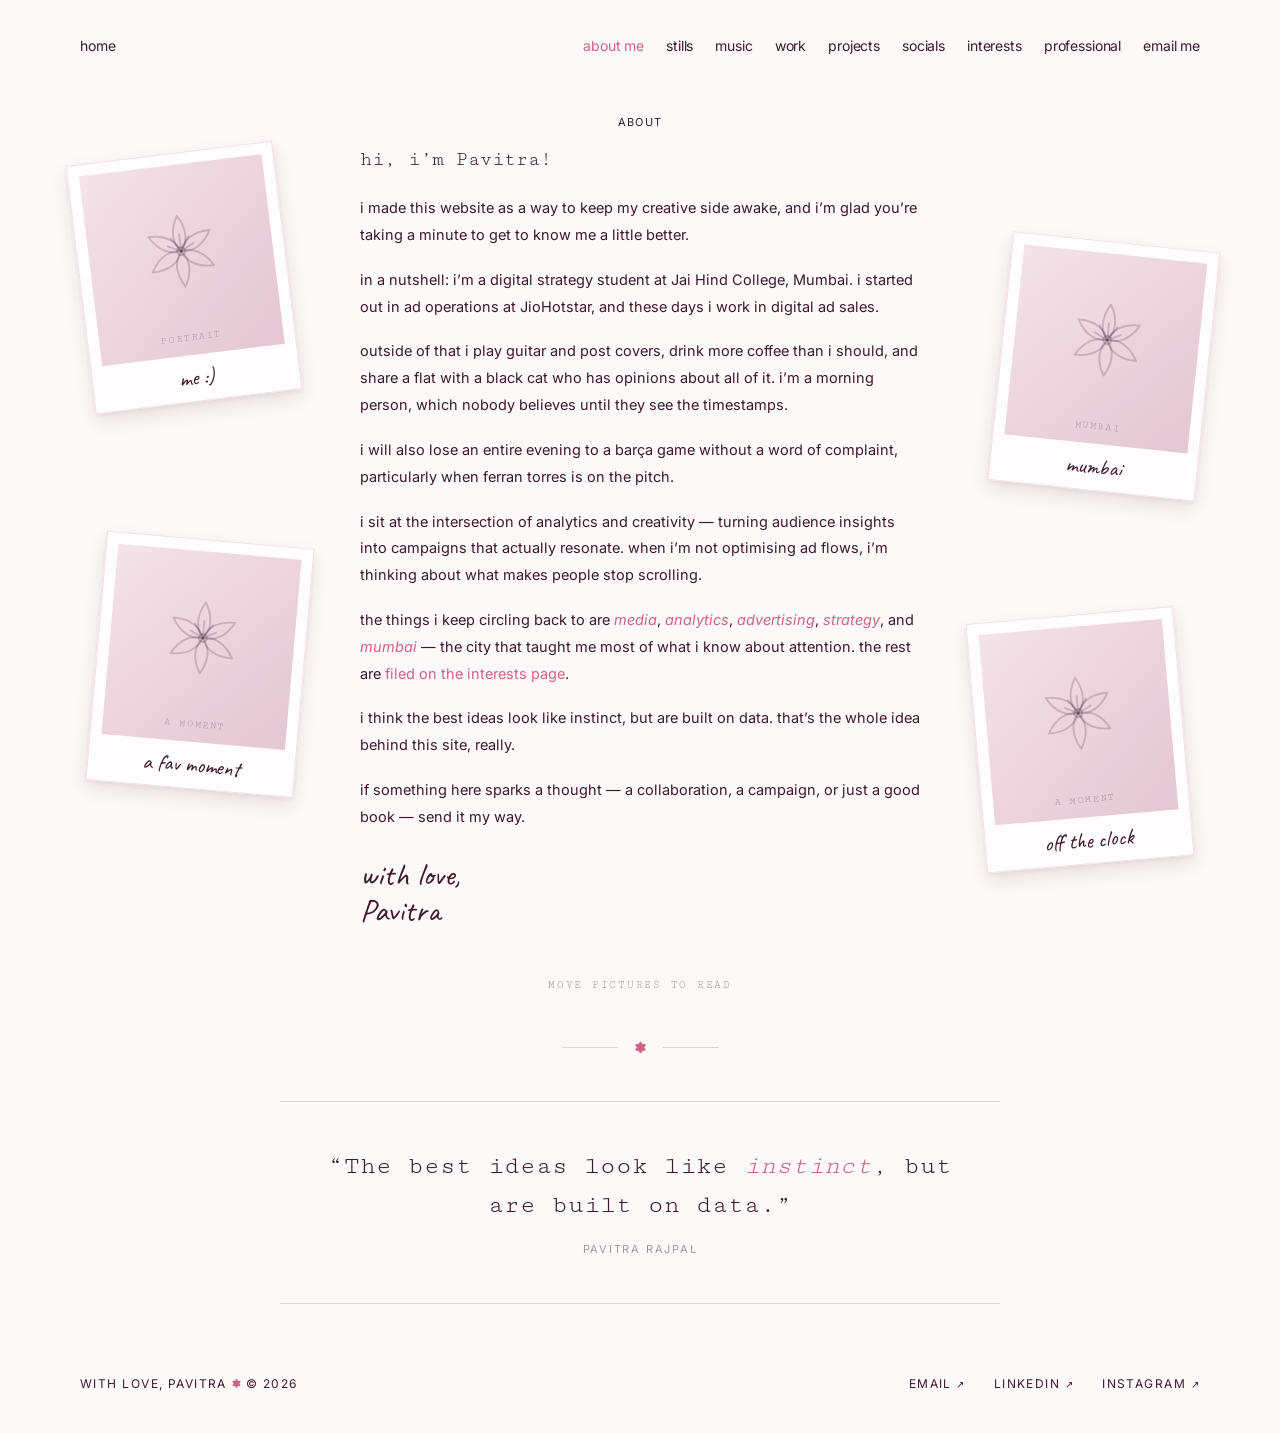
==== commit e050d24d: "Add FC Barcelona to the interests herbarium, about and CV A tenth specimen tag, Blaugrana perennis, " ====
--- a/about.html
+++ b/about.html
@@ -40,8 +40,9 @@
       <p>i made this website as a way to keep my creative side awake, and i&rsquo;m glad you&rsquo;re taking a minute to get to know me a little better.</p>
       <p>in a nutshell: i&rsquo;m a digital strategy student at Jai Hind College, Mumbai. i started out in ad operations at JioHotstar, and these days i work in digital ad sales.</p>
       <p>outside of that i play guitar and post covers, drink more coffee than i should, and share a flat with a black cat who has opinions about all of it. i&rsquo;m a morning person, which nobody believes until they see the timestamps.</p>
+      <p>i will also lose an entire evening to a bar&ccedil;a game without a word of complaint, particularly when ferran torres is on the pitch.</p>
       <p>i sit at the intersection of analytics and creativity &mdash; turning audience insights into campaigns that actually resonate. when i&rsquo;m not optimising ad flows, i&rsquo;m thinking about what makes people stop scrolling.</p>
-      <p>the five things i keep circling back to are <em>media</em>, <em>analytics</em>, <em>advertising</em>, <em>strategy</em>, and <em>mumbai</em> &mdash; the city that taught me most of what i know about attention.</p>
+      <p>the things i keep circling back to are <em>media</em>, <em>analytics</em>, <em>advertising</em>, <em>strategy</em>, and <em>mumbai</em> &mdash; the city that taught me most of what i know about attention. the rest are <a href="interests.html" style="color:var(--accent)">filed on the interests page</a>.</p>
       <p>i think the best ideas look like instinct, but are built on data. that&rsquo;s the whole idea behind this site, really.</p>
       <p>if something here sparks a thought &mdash; a collaboration, a campaign, or just a good book &mdash; send it my way.</p>
       <p class="sign">with love,<br />Pavitra</p>
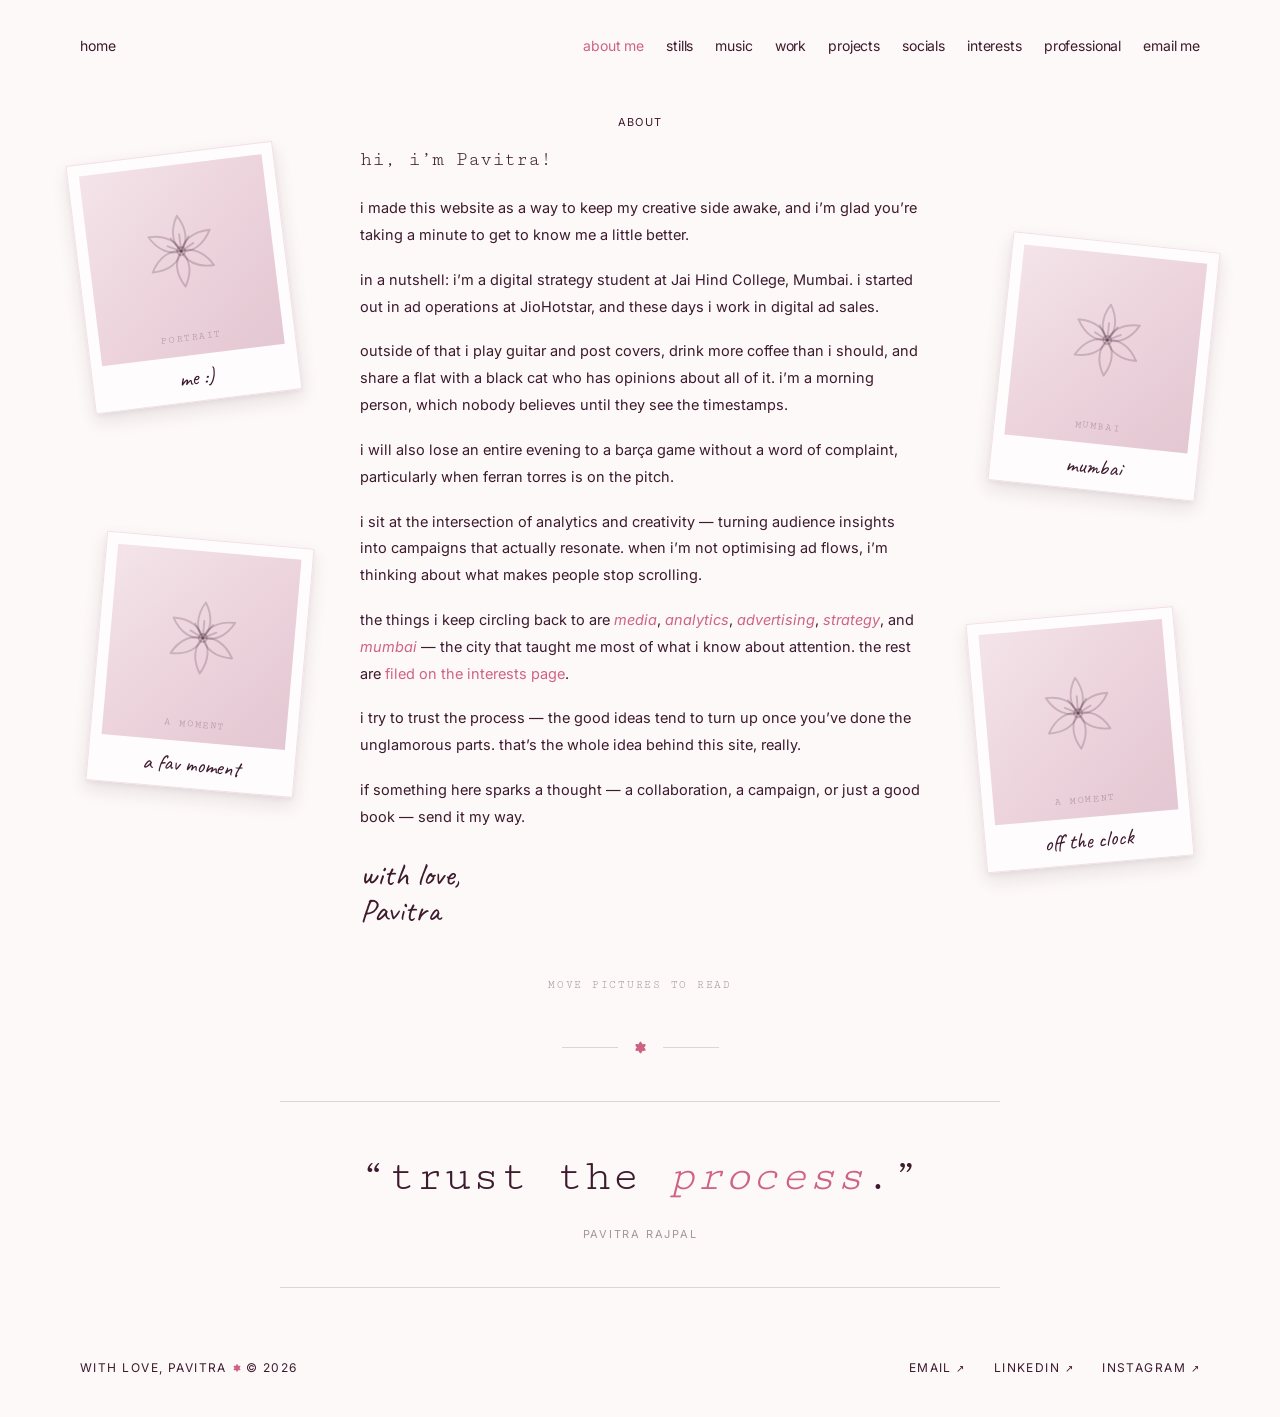
==== commit 806ea286: "Change the motto to "trust the process" Replaces the quote banner on all six pages that carry it, an" ====
--- a/about.html
+++ b/about.html
@@ -43,7 +43,7 @@
       <p>i will also lose an entire evening to a bar&ccedil;a game without a word of complaint, particularly when ferran torres is on the pitch.</p>
       <p>i sit at the intersection of analytics and creativity &mdash; turning audience insights into campaigns that actually resonate. when i&rsquo;m not optimising ad flows, i&rsquo;m thinking about what makes people stop scrolling.</p>
       <p>the things i keep circling back to are <em>media</em>, <em>analytics</em>, <em>advertising</em>, <em>strategy</em>, and <em>mumbai</em> &mdash; the city that taught me most of what i know about attention. the rest are <a href="interests.html" style="color:var(--accent)">filed on the interests page</a>.</p>
-      <p>i think the best ideas look like instinct, but are built on data. that&rsquo;s the whole idea behind this site, really.</p>
+      <p>i try to trust the process &mdash; the good ideas tend to turn up once you&rsquo;ve done the unglamorous parts. that&rsquo;s the whole idea behind this site, really.</p>
       <p>if something here sparks a thought &mdash; a collaboration, a campaign, or just a good book &mdash; send it my way.</p>
       <p class="sign">with love,<br />Pavitra</p>
     </div>
@@ -78,7 +78,7 @@
 
   <div class="rule"><span class="lily-mark"></span></div>
   <section class="quote reveal">
-    <p>&ldquo;The best ideas look like <em>instinct</em>, but are built on data.&rdquo;</p>
+    <p>&ldquo;trust the <em>process</em>.&rdquo;</p>
     <div class="by">Pavitra Rajpal</div>
   </section>
 </main>
--- a/assets/style.css
+++ b/assets/style.css
@@ -1083,8 +1083,9 @@
 }
 .quote p {
   font-family: var(--mono);
-  font-size: clamp(19px, 2.6vw, 26px);
-  line-height: 1.5;
+  /* sized for a short motto — a long one would want ~26px instead */
+  font-size: clamp(28px, 5vw, 46px);
+  line-height: 1.35;
 }
 .quote em { color: var(--accent); font-style: italic; }
 .quote .by {
@@ -1339,6 +1340,11 @@
   .papers   { width: 124px; }
   .sticky   { width: 118px; }
   .stamp    { width: 96px; }
+  /* the disc overhangs the sleeve, so it has to shrink with it */
+  .record   { width: 112px; }
+  .record__disc { width: 94px; right: -22px; top: 10px; }
+  .record__play { border-left-width: 16px; border-top-width: 10px; border-bottom-width: 10px; }
+  .mug      { width: 96px; padding-right: 18px; }
   .pressed  { width: 152px; padding: 18px 12px 11px; }
   .polaroid__cap { font-size: 17px; }
 
@@ -1361,5 +1367,8 @@
   .polaroid { width: 128px; }
   .sticky   { width: 108px; }
   .papers   { width: 112px; }
+  .record   { width: 94px; }
+  .record__disc { width: 78px; right: -17px; top: 8px; }
+  .mug      { width: 86px; padding-right: 16px; }
   .pin__tag { font-size: 17px; bottom: -22px; }
 }
